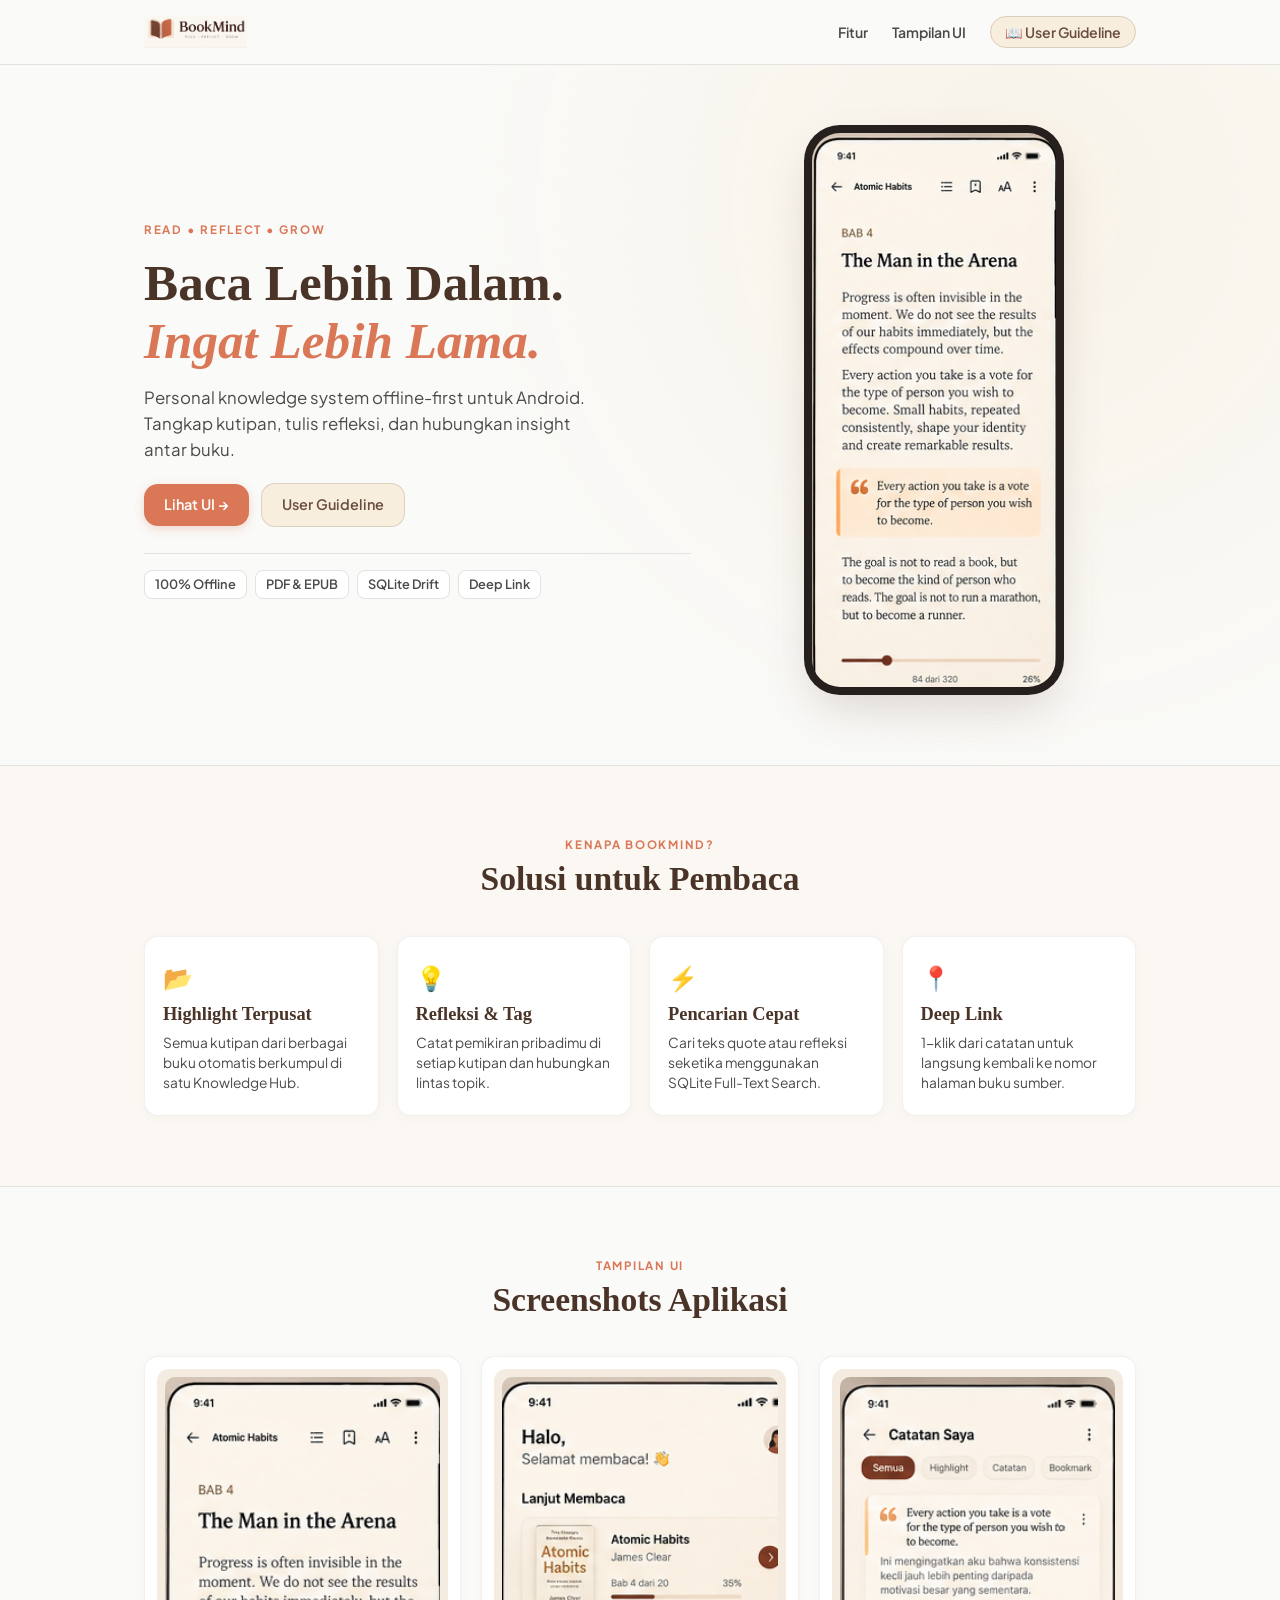
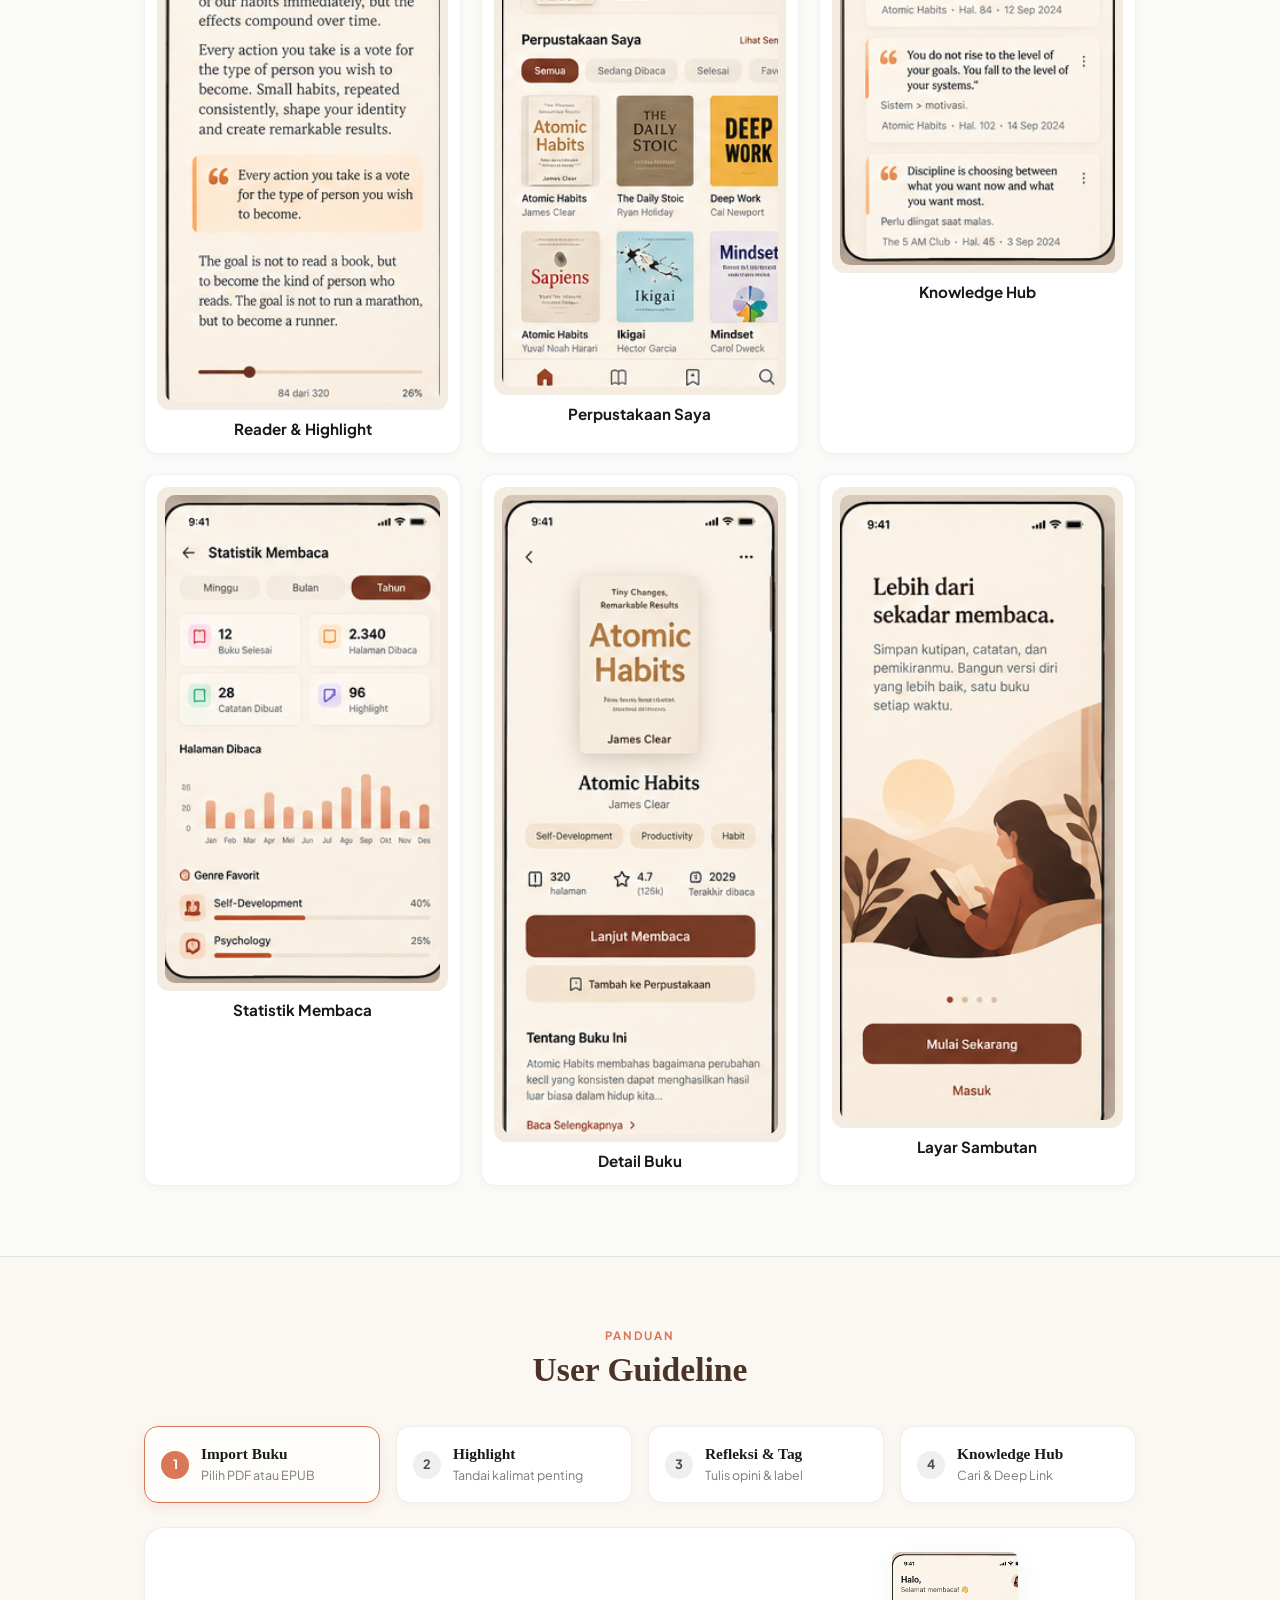
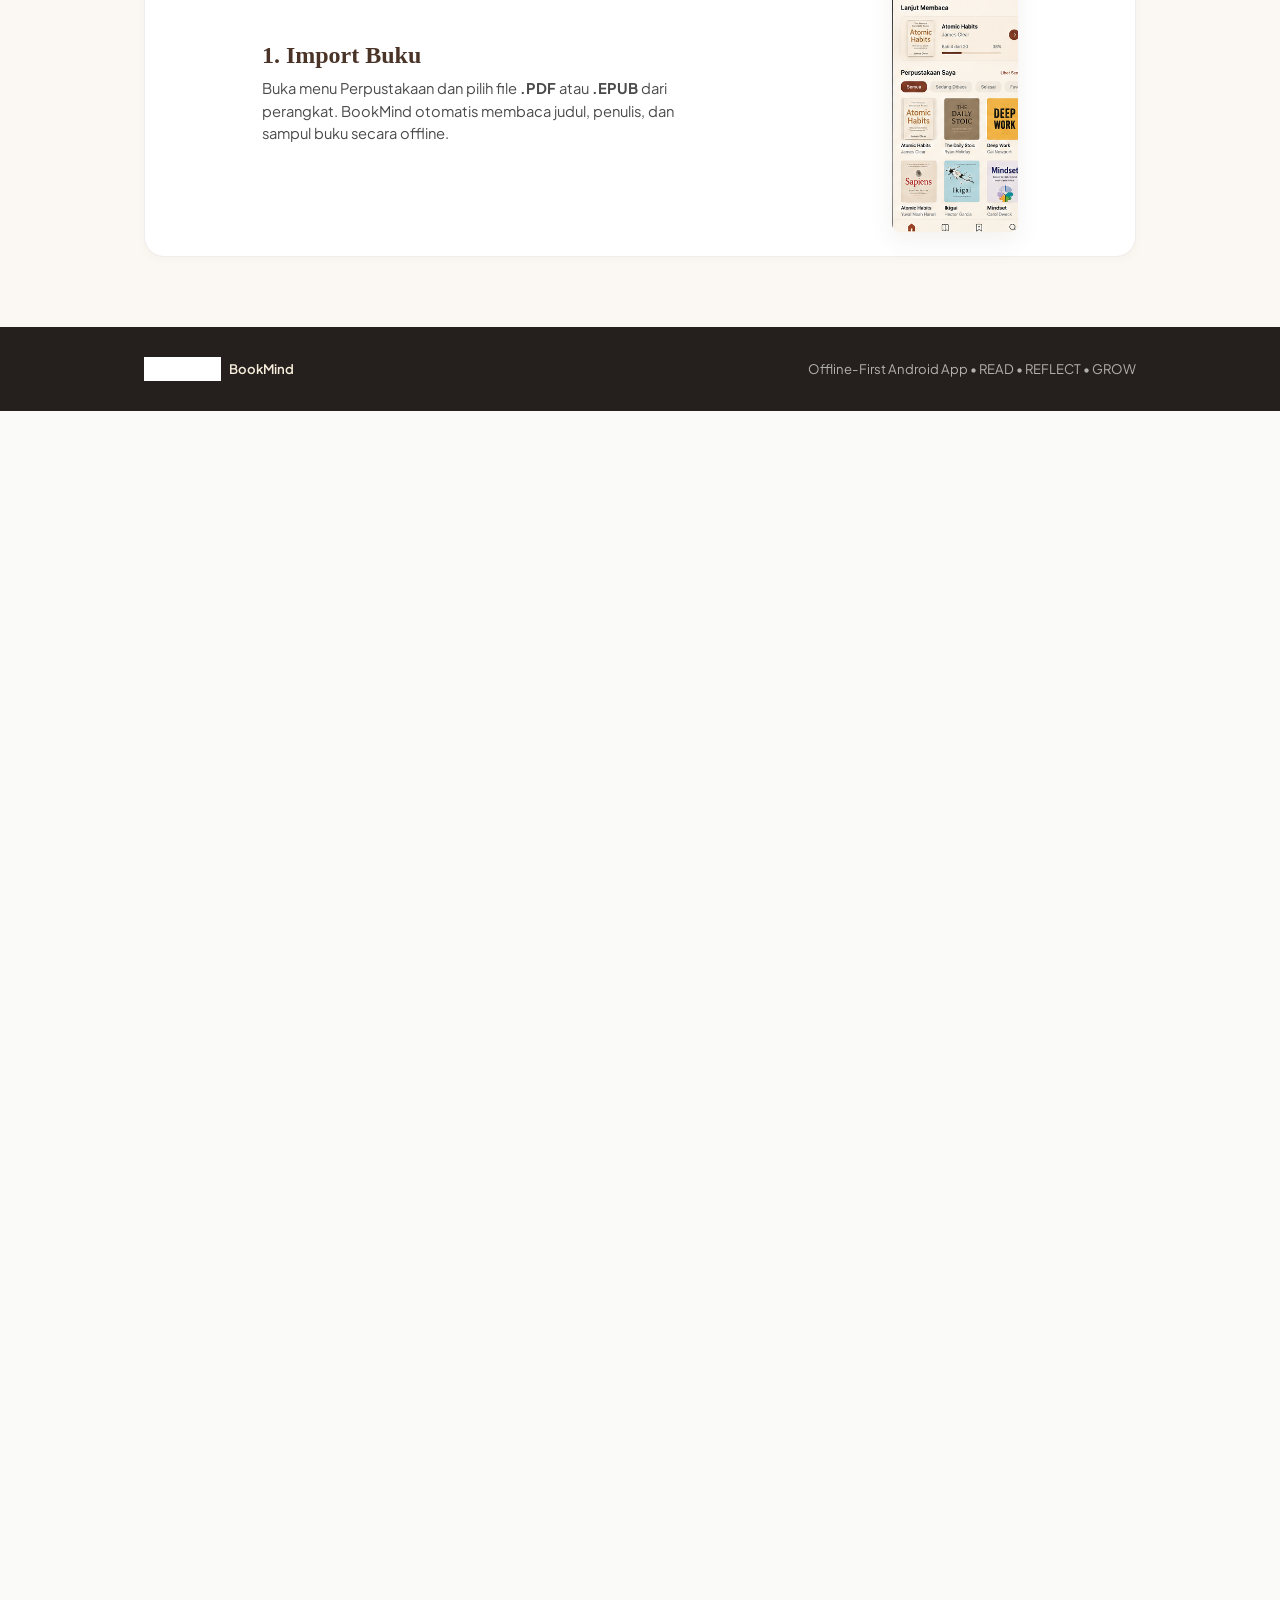
==== index.html @ 076d3781 "feat: initial commit for BookMind offline reader & knowledge hub" ====
<!DOCTYPE html>
<html lang="id">
<head>
  <meta charset="UTF-8">
  <meta http-equiv="refresh" content="0; url=landing-page/index.html">
  <title>BookMind Landing Page</title>
</head>
<body>
  <p>Mengarahkan ke landing page... Jika tidak otomatis, klik <a href="landing-page/index.html">di sini</a>.</p>
</body>
</html>
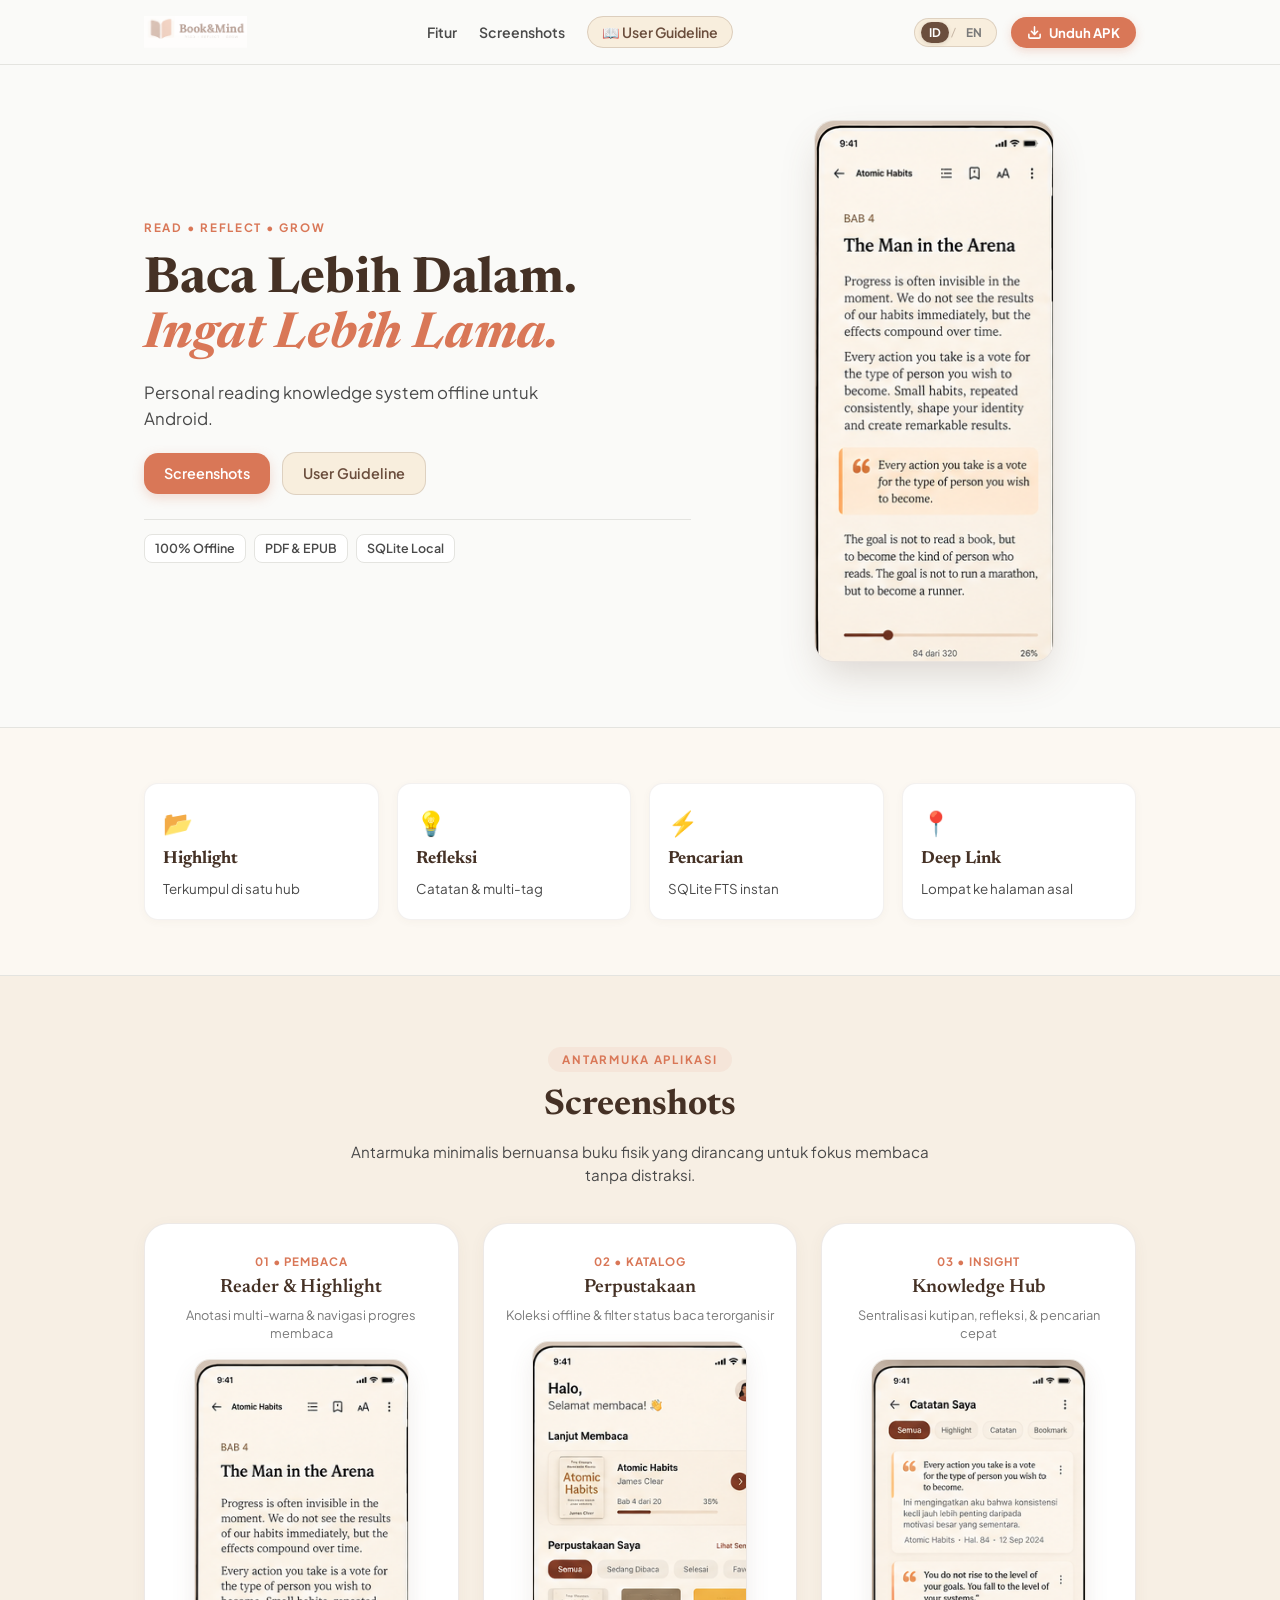
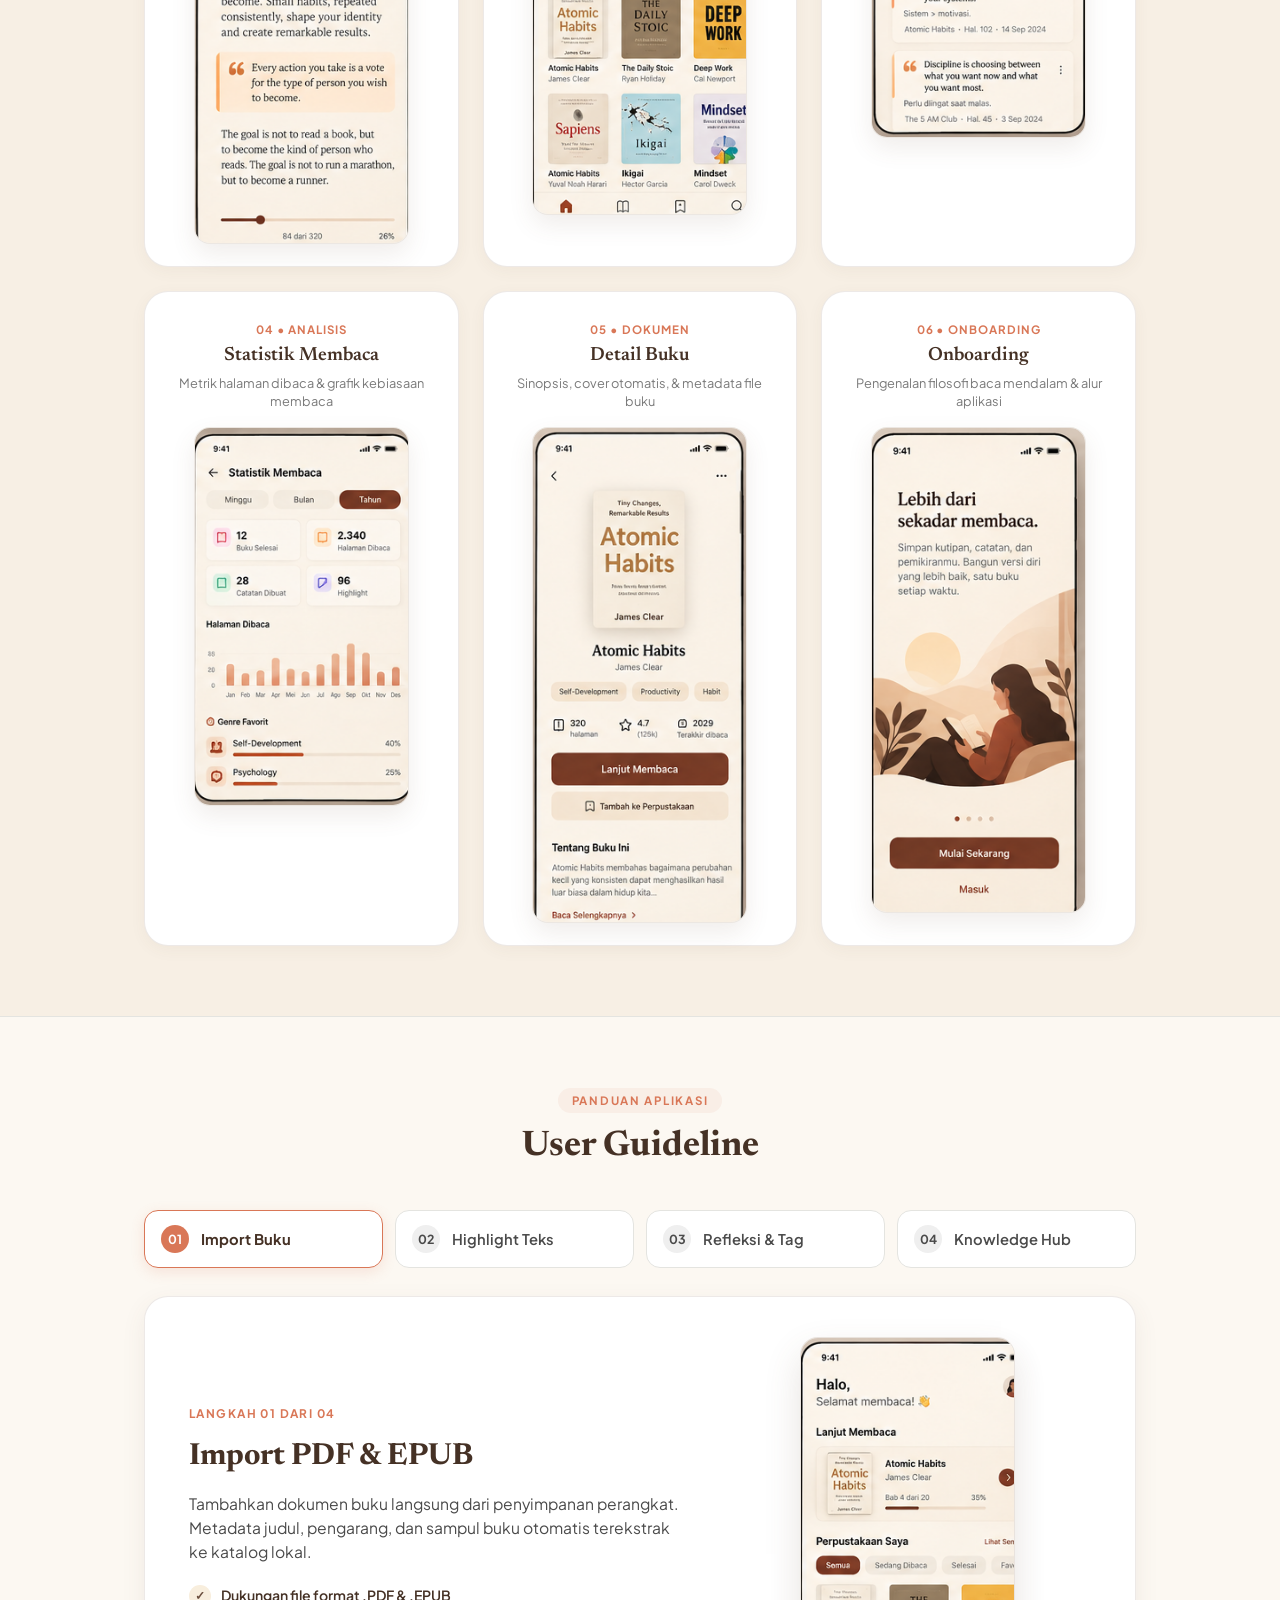
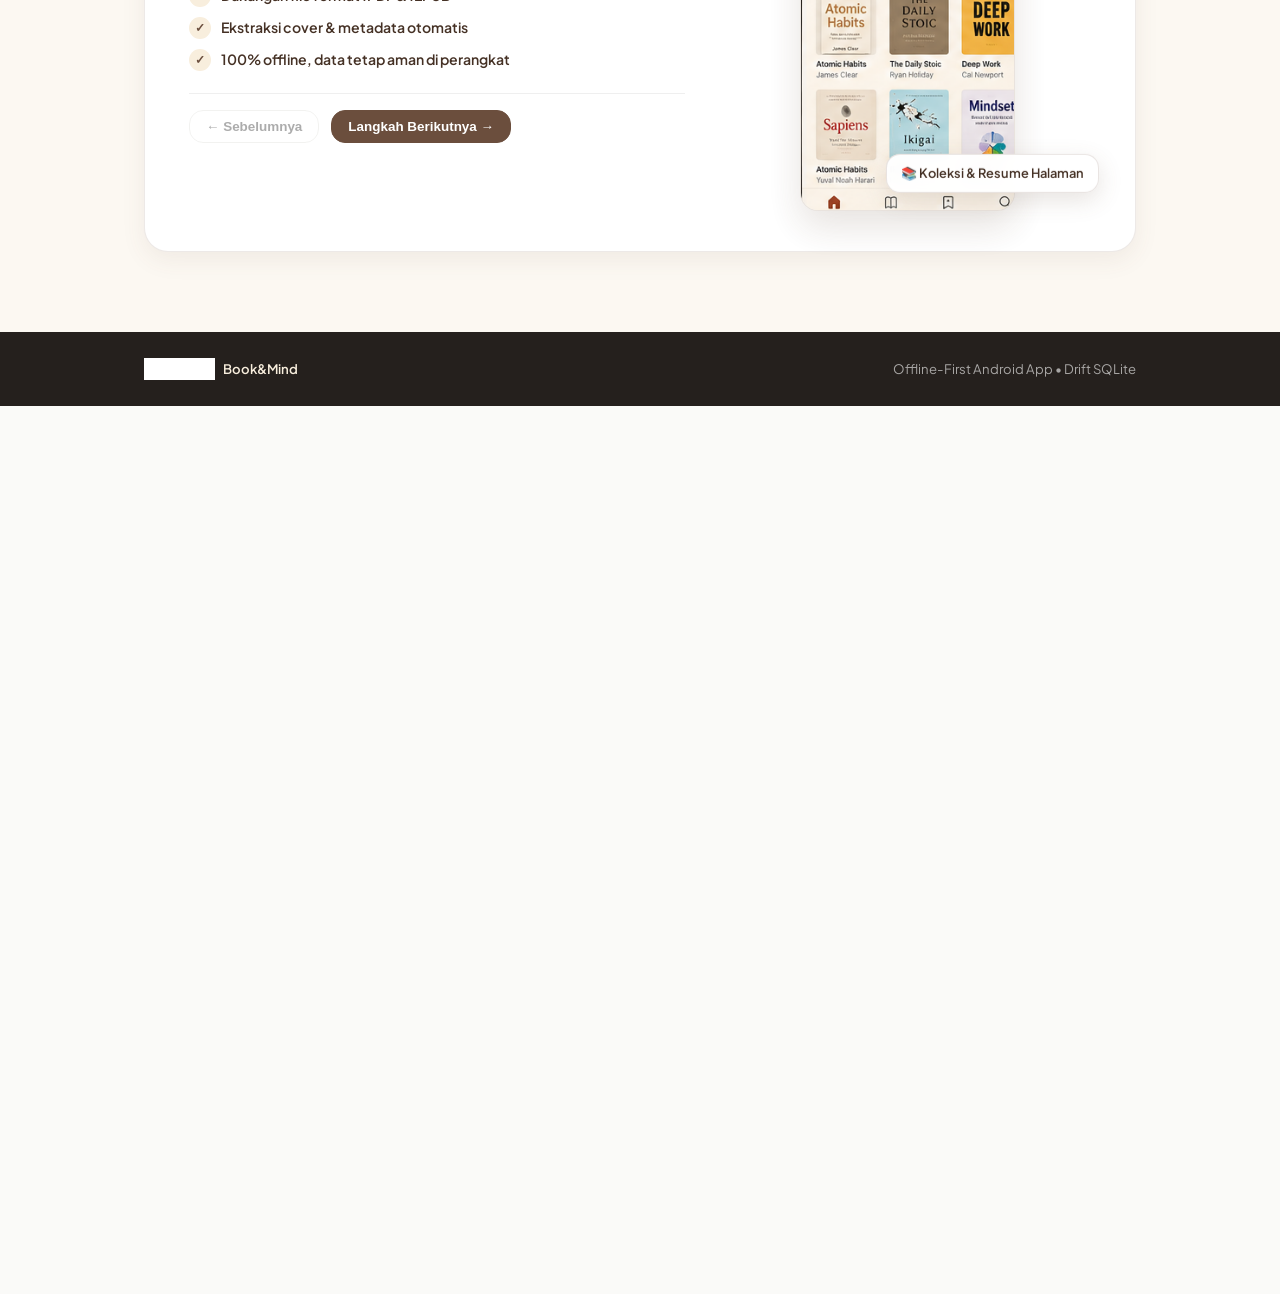
==== commit e92c0a08: "chore(branding): rebrand app from BookMind to Book&Mind across all assets and code" ====
--- a/index.html
+++ b/index.html
@@ -3,7 +3,7 @@
 <head>
   <meta charset="UTF-8">
   <meta http-equiv="refresh" content="0; url=landing-page/index.html">
-  <title>BookMind Landing Page</title>
+  <title>Book&Mind Landing Page</title>
 </head>
 <body>
   <p>Mengarahkan ke landing page... Jika tidak otomatis, klik <a href="landing-page/index.html">di sini</a>.</p>
